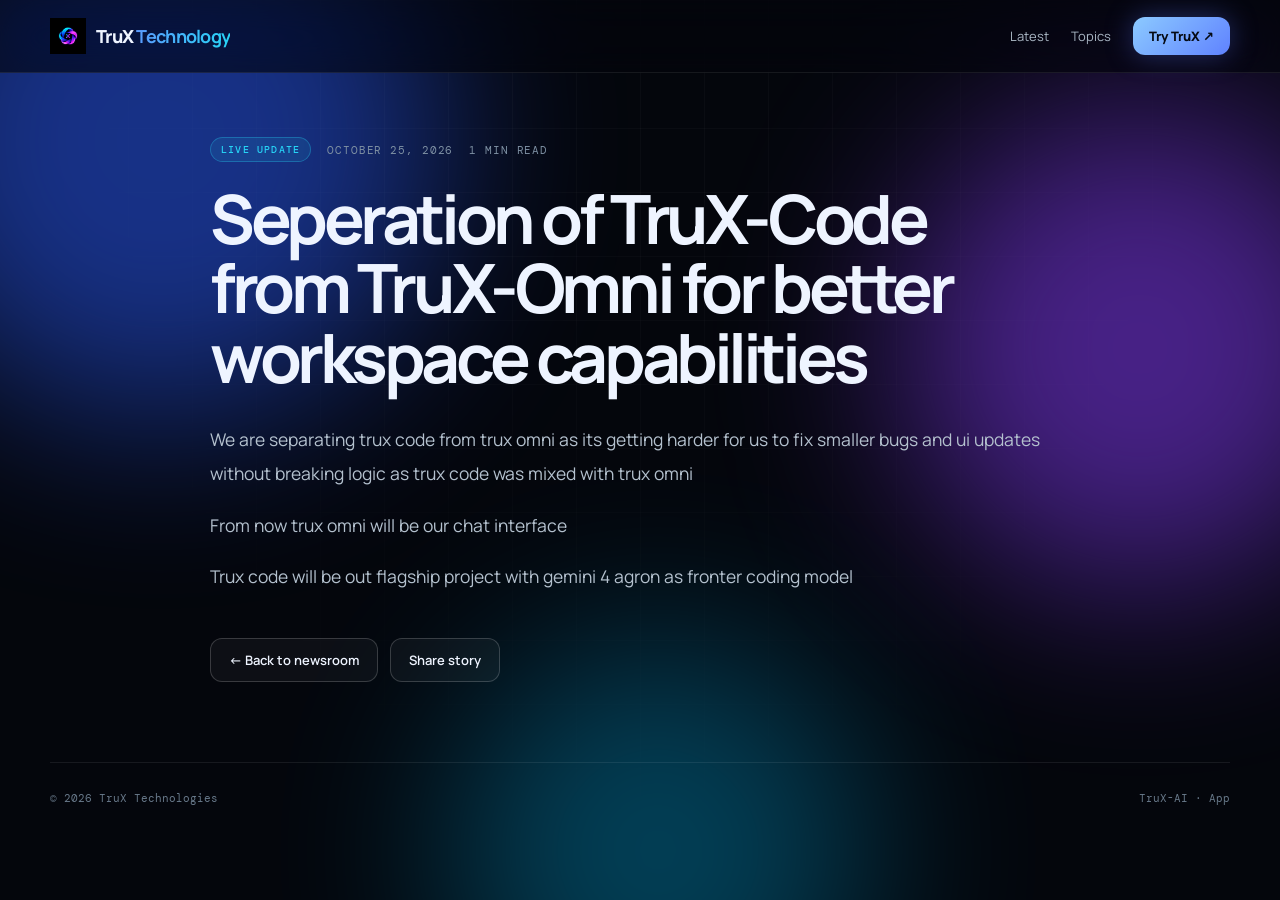
==== news/seperation-trux-code/index.html @ 3321fae8 "publish TruX Technology news" ====
<!doctype html><html lang="en"><head><meta charset="utf-8"><meta name="viewport" content="width=device-width,initial-scale=1"><title>Seperation of TruX-Code from TruX-Omni for better workspace capabilities | TruX Technology</title><meta name="description" content="We are separating trux code from trux omni as its getting harder for us to fix smaller bugs and ui updates without breaking logic as trux code was mixed with trux omni"><meta name="robots" content="index,follow,max-image-preview:large,max-snippet:-1,max-video-preview:-1"><meta name="theme-color" content="#04060c"><link rel="canonical" href="https://technology.trux.website/news/seperation-trux-code/"><link rel="icon" href="/icon-192.png" type="image/png"><meta property="og:type" content="article"><meta property="og:title" content="Seperation of TruX-Code from TruX-Omni for better workspace capabilities"><meta property="og:description" content="We are separating trux code from trux omni as its getting harder for us to fix smaller bugs and ui updates without breaking logic as trux code was mixed with trux omni"><meta property="og:url" content="https://technology.trux.website/news/seperation-trux-code/"><meta property="og:image" content="https://technology.trux.website/icon-192.png"><link rel="preconnect" href="https://fonts.googleapis.com"><link rel="preconnect" href="https://fonts.gstatic.com" crossorigin><link rel="stylesheet" href="https://fonts.googleapis.com/css2?family=Manrope:wght@400;600;800&family=DM+Mono:wght@400;500&display=swap"><link rel="stylesheet" href="/styles.css"><script type="application/ld+json">{"@context":"https://schema.org","@type":"NewsArticle","headline":"Seperation of TruX-Code from TruX-Omni for better workspace capabilities","description":"We are separating trux code from trux omni as its getting harder for us to fix smaller bugs and ui updates without breaking logic as trux code was mixed with trux omni","datePublished":"2026-10-25T09:14:19Z","dateModified":"2026-10-25T09:15:43Z","image":"https://technology.trux.website/icon-192.png","author":{"@type":"Organization","name":"TruX Technologies"},"publisher":{"@type":"Organization","name":"TruX Technology","logo":{"@type":"ImageObject","url":"https://technology.trux.website/icon-192.png"}},"mainEntityOfPage":"https://technology.trux.website/news/seperation-trux-code/"}</script></head><body><div class="progress"></div><div class="aurora"><i></i><i></i><i></i></div><header><div class="wrap nav"><a class="brand" href="/"><img src="/icon-192.png" alt="TruX logo"><span>TruX <b>Technology</b></span></a><nav><a href="/#latest">Latest</a><a href="/#topics">Topics</a><a class="try" href="https://chat.trux.website/">Try TruX ↗</a></nav></div></header><main class="wrap article"><div class="a-meta rv"><span class="tag live-tag">Live Update</span><span>October 25, 2026</span><span>1 min read</span></div><h1 class="a-title rv">Seperation of TruX-Code from TruX-Omni for better workspace capabilities</h1><div class="prose rv"><p>We are separating trux code from trux omni as its getting harder for us to fix smaller bugs and ui updates without breaking logic as trux code was mixed with trux omni </p><p>From now trux omni will be our chat interface </p><p>Trux code will be out flagship project with gemini 4 agron as fronter coding model</p></div><div class="a-actions rv"><a class="outline" href="/">← Back to newsroom</a><button class="outline" id="share" type="button" data-url="https://technology.trux.website/news/seperation-trux-code/" data-title="Seperation of TruX-Code from TruX-Omni for better workspace capabilities">Share story</button></div></main><footer class="wrap foot"><span>© 2026 TruX Technologies</span><span><a href="https://trux.website/">TruX-AI</a> · <a href="https://chat.trux.website/">App</a></span></footer><script src="/app.js" defer></script></body></html>
---- styles.css ----
@property --a{syntax:"<angle>";inherits:false;initial-value:0deg}
:root{--bg:#04060c;--panel:rgba(14,19,32,.7);--line:rgba(255,255,255,.08);--line2:rgba(255,255,255,.18);--text:#eef4ff;--muted:#8fa0b5;--blue:#5b9bff;--cyan:#27d3f5;--violet:#a66bff;--pink:#ff4f9a;--live:#ff3b5c;--green:#47f0a4;--ease:cubic-bezier(.2,.8,.2,1)}
*{box-sizing:border-box}
html{scroll-behavior:smooth}
body{margin:0;color:var(--text);font-family:Manrope,system-ui,-apple-system,"Segoe UI",sans-serif;background:var(--bg);overflow-x:hidden;-webkit-font-smoothing:antialiased}
a{color:inherit}
::selection{background:rgba(91,155,255,.4)}
.wrap{width:min(1180px,calc(100% - 36px));margin:auto}

/* background */
.aurora{position:fixed;inset:0;z-index:-1;overflow:hidden;background:var(--bg)}
.aurora::after{content:"";position:absolute;inset:0;background-image:linear-gradient(var(--line) 1px,transparent 1px),linear-gradient(90deg,var(--line) 1px,transparent 1px);background-size:64px 64px;opacity:.35;-webkit-mask-image:radial-gradient(ellipse at 50% 0,#000 10%,transparent 70%);mask-image:radial-gradient(ellipse at 50% 0,#000 10%,transparent 70%)}
.aurora i{position:absolute;border-radius:50%;filter:blur(90px);opacity:.5;animation:drift 22s ease-in-out infinite alternate}
.aurora i:nth-child(1){width:560px;height:560px;left:-120px;top:-140px;background:#2b5cff}
.aurora i:nth-child(2){width:480px;height:480px;right:-100px;top:12%;background:#8a3dff;animation-delay:-7s;animation-duration:26s}
.aurora i:nth-child(3){width:420px;height:420px;left:35%;bottom:-160px;background:#00c2ff;opacity:.3;animation-delay:-13s}
@keyframes drift{to{transform:translate3d(90px,70px,0) scale(1.15)}}

/* breaking ticker */
.ticker{display:flex;align-items:stretch;border-bottom:1px solid var(--line);background:rgba(255,59,92,.07);font:500 11px "DM Mono",monospace;letter-spacing:.08em;text-transform:uppercase}
.ticker-label{display:flex;align-items:center;gap:8px;padding:10px 16px;background:var(--live);color:#fff;font-weight:500;white-space:nowrap}
.ticker-label i{width:7px;height:7px;border-radius:50%;background:#fff;animation:pulse 1.2s infinite}
.ticker-track{flex:1;overflow:hidden;display:flex;align-items:center;-webkit-mask-image:linear-gradient(90deg,transparent,#000 4%,#000 96%,transparent);mask-image:linear-gradient(90deg,transparent,#000 4%,#000 96%,transparent)}
.ticker-inner{display:inline-flex;white-space:nowrap;animation:marquee 45s linear infinite}
.ticker-track:hover .ticker-inner{animation-play-state:paused}
.ticker-inner a{padding:0 26px;text-decoration:none;color:#c9d6e6;position:relative}
.ticker-inner a::after{content:"◆";position:absolute;right:-6px;color:var(--live);font-size:8px;top:50%;transform:translateY(-50%)}
.ticker-inner a:hover{color:#fff}
.ticker-clock{display:flex;align-items:center;padding:0 16px;color:#8fa0b5;border-left:1px solid var(--line)}
@keyframes marquee{to{transform:translateX(-50%)}}
@keyframes pulse{0%,100%{opacity:1;box-shadow:0 0 0 0 rgba(255,255,255,.6)}50%{opacity:.5;box-shadow:0 0 0 6px rgba(255,255,255,0)}}

/* header */
header{position:sticky;top:0;z-index:20;background:rgba(4,6,12,.66);backdrop-filter:blur(20px) saturate(1.4);-webkit-backdrop-filter:blur(20px) saturate(1.4);border-bottom:1px solid var(--line)}
.nav{height:72px;display:flex;align-items:center;justify-content:space-between}
.brand{display:flex;align-items:center;gap:10px;text-decoration:none;font-weight:800;letter-spacing:-.04em;font-size:18px}
.brand img{width:36px;height:36px;object-fit:contain;transition:transform .6s var(--ease)}
.brand:hover img{transform:rotate(360deg) scale(1.1)}
.brand b{background:linear-gradient(90deg,var(--blue),var(--cyan));-webkit-background-clip:text;background-clip:text;color:transparent}
nav{display:flex;gap:22px;align-items:center}
nav a{font-size:13px;color:#aab7c4;text-decoration:none;position:relative;transition:color .25s}
nav a:not(.try)::after{content:"";position:absolute;left:0;bottom:-6px;height:2px;width:0;background:linear-gradient(90deg,var(--cyan),var(--violet));transition:width .3s var(--ease)}
nav a:not(.try):hover{color:#fff}
nav a:not(.try):hover::after{width:100%}

/* buttons */
.try{display:inline-flex!important;align-items:center;gap:6px;padding:10px 16px;border-radius:12px;background:linear-gradient(135deg,#8ccaff,#5b7bff 55%,#a66bff);background-size:200% 200%;color:#050a14!important;font-weight:800;text-decoration:none;box-shadow:0 0 28px rgba(91,123,255,.35);transition:transform .25s var(--ease),box-shadow .25s,background-position .6s;border:0;cursor:pointer;font-family:inherit;font-size:13px}
.try:hover{transform:translateY(-2px) scale(1.03);box-shadow:0 8px 40px rgba(91,123,255,.55);background-position:100% 0}
.big{padding:13px 20px;font-size:14px}
.outline{display:inline-flex;align-items:center;padding:12px 18px;border:1px solid var(--line2);border-radius:12px;text-decoration:none;background:rgba(255,255,255,.04);color:var(--text);font:600 13px Manrope,sans-serif;cursor:pointer;transition:all .25s var(--ease)}
.outline:hover{background:rgba(255,255,255,.09);border-color:rgba(124,190,255,.6);transform:translateY(-2px)}

/* hero */
.hero{display:grid;grid-template-columns:1.25fr .75fr;gap:64px;align-items:center;padding:96px 0 70px}
.hero small,.heading small,.publish small,.more small{font:500 10px "DM Mono",monospace;letter-spacing:.2em;color:var(--cyan)}
.hero h1{font-size:clamp(46px,7vw,90px);line-height:.96;letter-spacing:-.075em;margin:16px 0 20px}
.hero em,.grad{font-style:normal;background:linear-gradient(90deg,#5b9bff,#27d3f5,#a66bff,#ff4f9a,#5b9bff);background-size:300% 100%;-webkit-background-clip:text;background-clip:text;color:transparent;animation:flow 7s linear infinite}
@keyframes flow{to{background-position:300% 0}}
.hero p{max-width:640px;font-size:17px;line-height:1.8;color:#a6b4c1}
.actions{display:flex;gap:12px;margin-top:28px;flex-wrap:wrap}
.panel{padding:20px;border:1px solid var(--line);border-radius:22px;background:var(--panel);backdrop-filter:blur(14px);box-shadow:0 30px 80px rgba(0,0,0,.45);position:relative;overflow:hidden}
.panel::before{content:"";position:absolute;left:0;right:0;top:-40%;height:40%;background:linear-gradient(to bottom,transparent,rgba(39,211,245,.09),transparent);animation:scan 5s linear infinite;pointer-events:none}
@keyframes scan{to{top:120%}}
.panel-head{display:flex;justify-content:space-between;align-items:center;color:#72879a;font:10px "DM Mono",monospace;letter-spacing:.14em;padding-bottom:13px;border-bottom:1px solid var(--line)}
.panel-head i{width:8px;height:8px;border-radius:50%;background:var(--green);box-shadow:0 0 16px var(--green);animation:pulse 1.6s infinite}
.panel>div:not(.panel-head){display:flex;justify-content:space-between;gap:14px;padding:16px 0;border-bottom:1px solid var(--line);font-size:13px;transition:padding .3s var(--ease)}
.panel>div:not(.panel-head):hover{padding-left:8px}
.panel>div:last-child{border:0}
.panel span{color:#7f93a6;text-align:right}
.panel .num{font:500 22px "DM Mono",monospace;color:#fff}

/* sections */
.section{padding:64px 0}
.heading{max-width:700px;margin-bottom:28px}
.heading h2,.publish h2{font-size:clamp(32px,4.5vw,56px);line-height:1.02;letter-spacing:-.06em;margin:12px 0}
.heading p,.publish p{color:var(--muted);line-height:1.75}

/* toolbar */
.toolbar{display:flex;gap:14px;align-items:center;justify-content:space-between;flex-wrap:wrap;margin-bottom:22px}
.chips{display:flex;gap:8px;flex-wrap:wrap}
.chip{padding:8px 14px;border-radius:999px;border:1px solid var(--line2);background:rgba(255,255,255,.03);color:#b4c2d1;font:500 11px "DM Mono",monospace;letter-spacing:.08em;text-transform:uppercase;cursor:pointer;transition:all .25s var(--ease)}
.chip:hover{color:#fff;border-color:rgba(124,190,255,.6)}
.chip.on{background:linear-gradient(135deg,rgba(91,155,255,.3),rgba(166,107,255,.3));border-color:rgba(124,190,255,.7);color:#fff}
.search{background:rgba(255,255,255,.04);border:1px solid var(--line2);border-radius:12px;padding:11px 14px;color:var(--text);font:13px Manrope,sans-serif;min-width:230px;outline:0;transition:all .25s}
.search:focus{border-color:var(--cyan);box-shadow:0 0 0 4px rgba(39,211,245,.12)}

/* lead story */
.lead{position:relative;display:grid;grid-template-columns:1.1fr .9fr;gap:0;border-radius:24px;margin-bottom:18px;background:rgba(9,13,21,.85);overflow:hidden;isolation:isolate}
.lead::before{content:"";position:absolute;inset:0;border-radius:inherit;padding:1.5px;background:conic-gradient(from var(--a),#5b9bff,#27d3f5,#a66bff,#ff4f9a,#5b9bff);-webkit-mask:linear-gradient(#000 0 0) content-box,linear-gradient(#000 0 0);-webkit-mask-composite:xor;mask-composite:exclude;animation:spin 6s linear infinite;z-index:2;pointer-events:none}
@keyframes spin{to{--a:360deg}}
.lead-body{padding:38px;display:flex;flex-direction:column;position:relative;z-index:1}
.lead h3{font-size:clamp(28px,3.6vw,44px);line-height:1.05;letter-spacing:-.05em;margin:18px 0 14px}
.lead p{color:#a9b7c5;line-height:1.75;margin:0}
.lead-art{position:relative;min-height:280px;background:radial-gradient(circle at 30% 30%,rgba(91,155,255,.5),transparent 55%),radial-gradient(circle at 75% 70%,rgba(166,107,255,.5),transparent 55%),#080c16;background-size:cover;background-position:center;overflow:hidden}
.lead-art::after{content:"";position:absolute;inset:0;background:linear-gradient(90deg,rgba(9,13,21,.9),transparent 45%)}
.lead-art b{position:absolute;right:22px;bottom:10px;font-size:130px;font-weight:800;letter-spacing:-.08em;color:rgba(255,255,255,.07);line-height:1}
.badge-new{display:inline-flex;align-items:center;gap:7px;color:var(--live);font:500 10px "DM Mono",monospace;letter-spacing:.16em}
.badge-new i{width:7px;height:7px;border-radius:50%;background:var(--live);animation:pulse 1.2s infinite}

/* cards */
.feed{display:grid;grid-template-columns:repeat(3,1fr);gap:16px}
.card,.topics article,.publish{border:1px solid var(--line);background:rgba(9,13,21,.8);border-radius:20px;position:relative;overflow:hidden}
.card,.topics article,.lead{--mx:50%;--my:50%}
.card::before,.topics article::before,.lead-body::before{content:"";position:absolute;inset:0;background:radial-gradient(420px circle at var(--mx) var(--my),rgba(91,155,255,.16),transparent 45%);opacity:0;transition:opacity .35s;pointer-events:none}
.card:hover::before,.topics article:hover::before,.lead:hover .lead-body::before{opacity:1}
.card{padding:24px;min-height:270px;display:flex;flex-direction:column;transition:transform .4s var(--ease),border-color .3s,box-shadow .4s}
.card:hover{transform:translateY(-6px);border-color:rgba(124,190,255,.4);box-shadow:0 24px 60px rgba(0,0,0,.5),0 0 40px rgba(91,155,255,.08)}
.card .thumb{margin:-24px -24px 18px;height:140px;background-size:cover;background-position:center;border-bottom:1px solid var(--line)}
.meta{display:flex;justify-content:space-between;gap:10px;color:#758697;font:10px "DM Mono",monospace;text-transform:uppercase;letter-spacing:.06em}
.tag{color:var(--cyan);font:500 10px "DM Mono",monospace;letter-spacing:.12em;text-transform:uppercase}
.live-tag{padding:5px 10px;border-radius:999px;background:rgba(39,211,245,.1);border:1px solid rgba(39,211,245,.3)}
.card h3{font-size:21px;line-height:1.15;letter-spacing:-.03em;margin:18px 0 11px}
.card p{font-size:13px;line-height:1.7;color:#99a7b5;margin:0}
.read{margin-top:auto;padding-top:18px;color:#7ebcff;text-decoration:none;font-size:12px;font-weight:800;transition:letter-spacing .3s var(--ease),color .2s}
.read:hover{letter-spacing:.06em;color:#fff}
.stretch::after{content:"";position:absolute;inset:0;z-index:3}

.empty{grid-column:1/-1;padding:44px;text-align:center;border:1px dashed var(--line2);border-radius:20px;color:var(--muted)}
.empty b{display:block;color:#fff;font-size:18px;margin-bottom:8px}
.skel{min-height:240px;border-radius:20px;border:1px solid var(--line);background:linear-gradient(100deg,rgba(255,255,255,.02) 30%,rgba(255,255,255,.08) 50%,rgba(255,255,255,.02) 70%);background-size:300% 100%;animation:shimmer 1.4s linear infinite}
@keyframes shimmer{to{background-position:-300% 0}}

/* topics */
.topics{display:grid;grid-template-columns:repeat(4,1fr);gap:14px}
.topics article{padding:24px;transition:transform .4s var(--ease),border-color .3s}
.topics article:hover{transform:translateY(-5px);border-color:rgba(124,190,255,.4)}
.topics article>b{color:#5e7488;font:11px "DM Mono",monospace}
.topics h3{margin:14px 0 8px}
.topics p{color:#8e9baa;line-height:1.65;font-size:13px}

.publish{display:flex;justify-content:space-between;gap:28px;align-items:center;padding:42px;margin-bottom:75px;background:linear-gradient(135deg,rgba(91,155,255,.12),rgba(166,107,255,.1)),rgba(9,13,21,.85)}
.foot{display:flex;justify-content:space-between;gap:20px;border-top:1px solid var(--line);padding:28px 0 36px;color:#68798a;font:11px "DM Mono",monospace}
.foot a{color:inherit;text-decoration:none}.foot a:hover{color:#fff}

/* scroll reveal */
.rv{opacity:0;transform:translateY(28px);transition:opacity .8s var(--ease),transform .8s var(--ease);transition-delay:var(--d,0s)}
.rv.in{opacity:1;transform:none}

/* article page */
.progress{position:fixed;top:0;left:0;height:3px;width:0;background:linear-gradient(90deg,var(--cyan),var(--violet),var(--pink));z-index:50;box-shadow:0 0 14px var(--violet)}
.article{max-width:860px;padding:64px 0 80px}
.a-meta{display:flex;gap:16px;align-items:center;flex-wrap:wrap;color:#7e90a3;font:11px "DM Mono",monospace;text-transform:uppercase;letter-spacing:.08em}
.a-title{font-size:clamp(36px,6.4vw,68px);line-height:1.02;letter-spacing:-.065em;margin:22px 0 30px}
.cover{width:100%;border-radius:20px;border:1px solid var(--line);margin:0 0 30px}
.prose{color:#b4c1ce;line-height:1.95;font-size:17.5px}
.prose h2,.prose h3,.prose h4{color:#fff;letter-spacing:-.03em;margin:38px 0 10px;line-height:1.2}
.prose strong{color:#fff}
.prose a{color:var(--blue);text-underline-offset:3px}
.prose code{font:14px "DM Mono",monospace;background:rgba(255,255,255,.07);padding:2px 7px;border-radius:6px}
.prose pre{background:#080c16;border:1px solid var(--line);border-radius:14px;padding:18px;overflow:auto}
.prose pre code{background:none;padding:0}
.prose blockquote{margin:24px 0;padding:6px 0 6px 20px;border-left:3px solid var(--violet);color:#d3deea}
.prose img{max-width:100%;border-radius:14px}
.prose ul{padding-left:22px}
.a-actions{display:flex;gap:12px;margin-top:44px;flex-wrap:wrap}
.more{margin-top:70px}
.more .topics{margin-top:18px;grid-template-columns:repeat(3,1fr)}
.more .topics article{display:flex;flex-direction:column}

@media(max-width:900px){nav a:not(.try){display:none}.hero{grid-template-columns:1fr;gap:34px;padding-top:64px}.feed,.more .topics{grid-template-columns:1fr 1fr}.topics{grid-template-columns:1fr 1fr}.lead{grid-template-columns:1fr}.lead-art{min-height:170px;order:-1}.publish{flex-direction:column;align-items:flex-start}.ticker-clock{display:none}}
@media(max-width:560px){.feed,.topics,.more .topics{grid-template-columns:1fr}.hero h1{font-size:46px}.foot{flex-direction:column}.lead-body{padding:26px}.search{width:100%}}
@media(prefers-reduced-motion:reduce){*,*::before,*::after{animation:none!important;transition:none!important;scroll-behavior:auto!important}.rv{opacity:1;transform:none}}
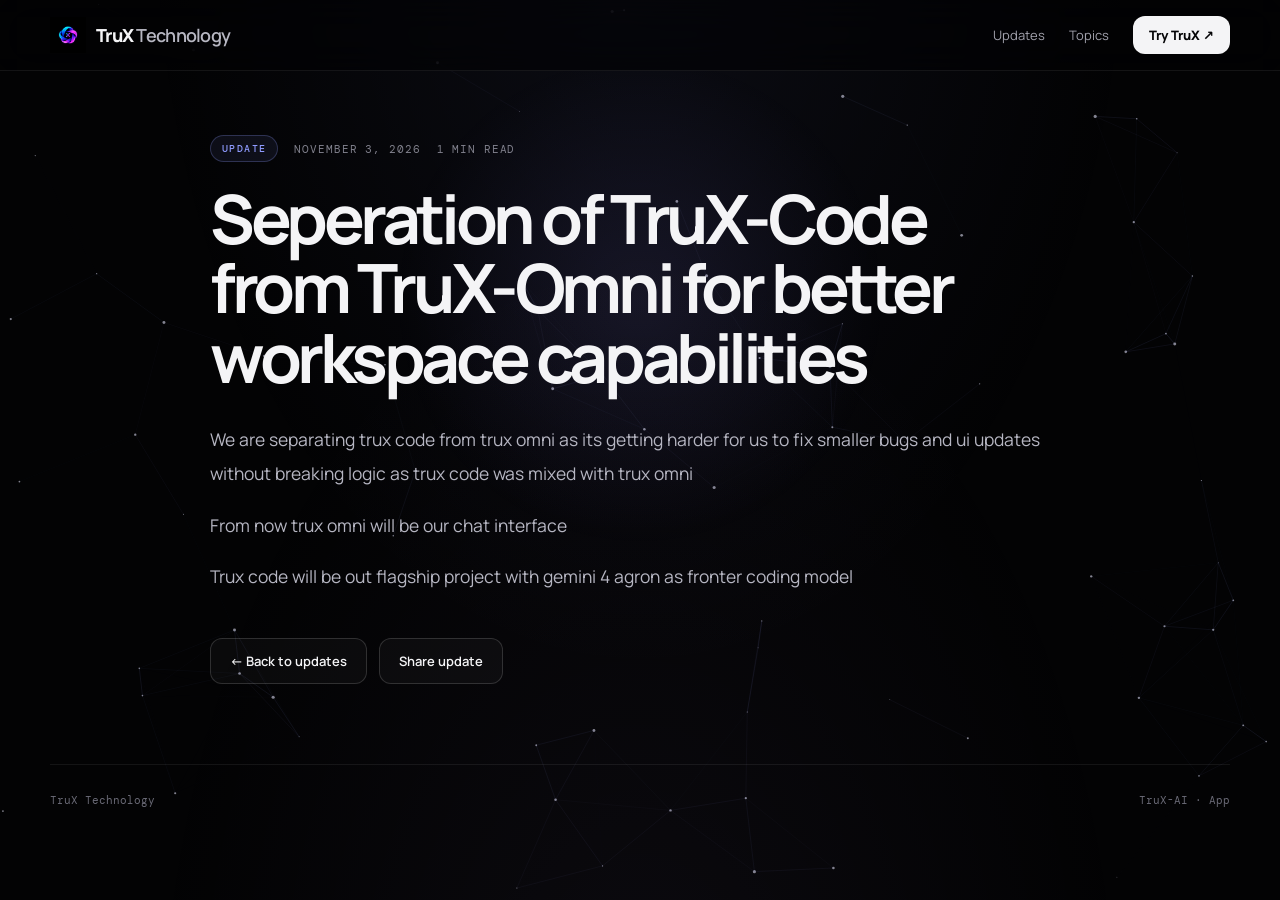
==== commit 2db95529: "publish TruX Technology news" ====
--- a/news/seperation-trux-code/index.html
+++ b/news/seperation-trux-code/index.html
@@ -1 +1 @@
-<!doctype html><html lang="en"><head><meta charset="utf-8"><meta name="viewport" content="width=device-width,initial-scale=1"><title>Seperation of TruX-Code from TruX-Omni for better workspace capabilities | TruX Technology</title><meta name="description" content="We are separating trux code from trux omni as its getting harder for us to fix smaller bugs and ui updates without breaking logic as trux code was mixed with trux omni"><meta name="robots" content="index,follow,max-image-preview:large,max-snippet:-1,max-video-preview:-1"><meta name="theme-color" content="#04060c"><link rel="canonical" href="https://technology.trux.website/news/seperation-trux-code/"><link rel="icon" href="/icon-192.png" type="image/png"><meta property="og:type" content="article"><meta property="og:title" content="Seperation of TruX-Code from TruX-Omni for better workspace capabilities"><meta property="og:description" content="We are separating trux code from trux omni as its getting harder for us to fix smaller bugs and ui updates without breaking logic as trux code was mixed with trux omni"><meta property="og:url" content="https://technology.trux.website/news/seperation-trux-code/"><meta property="og:image" content="https://technology.trux.website/icon-192.png"><link rel="preconnect" href="https://fonts.googleapis.com"><link rel="preconnect" href="https://fonts.gstatic.com" crossorigin><link rel="stylesheet" href="https://fonts.googleapis.com/css2?family=Manrope:wght@400;600;800&family=DM+Mono:wght@400;500&display=swap"><link rel="stylesheet" href="/styles.css"><script type="application/ld+json">{"@context":"https://schema.org","@type":"NewsArticle","headline":"Seperation of TruX-Code from TruX-Omni for better workspace capabilities","description":"We are separating trux code from trux omni as its getting harder for us to fix smaller bugs and ui updates without breaking logic as trux code was mixed with trux omni","datePublished":"2026-10-25T09:14:19Z","dateModified":"2026-10-25T09:15:43Z","image":"https://technology.trux.website/icon-192.png","author":{"@type":"Organization","name":"TruX Technologies"},"publisher":{"@type":"Organization","name":"TruX Technology","logo":{"@type":"ImageObject","url":"https://technology.trux.website/icon-192.png"}},"mainEntityOfPage":"https://technology.trux.website/news/seperation-trux-code/"}</script></head><body><div class="progress"></div><div class="aurora"><i></i><i></i><i></i></div><header><div class="wrap nav"><a class="brand" href="/"><img src="/icon-192.png" alt="TruX logo"><span>TruX <b>Technology</b></span></a><nav><a href="/#latest">Latest</a><a href="/#topics">Topics</a><a class="try" href="https://chat.trux.website/">Try TruX ↗</a></nav></div></header><main class="wrap article"><div class="a-meta rv"><span class="tag live-tag">Live Update</span><span>October 25, 2026</span><span>1 min read</span></div><h1 class="a-title rv">Seperation of TruX-Code from TruX-Omni for better workspace capabilities</h1><div class="prose rv"><p>We are separating trux code from trux omni as its getting harder for us to fix smaller bugs and ui updates without breaking logic as trux code was mixed with trux omni </p><p>From now trux omni will be our chat interface </p><p>Trux code will be out flagship project with gemini 4 agron as fronter coding model</p></div><div class="a-actions rv"><a class="outline" href="/">← Back to newsroom</a><button class="outline" id="share" type="button" data-url="https://technology.trux.website/news/seperation-trux-code/" data-title="Seperation of TruX-Code from TruX-Omni for better workspace capabilities">Share story</button></div></main><footer class="wrap foot"><span>© 2026 TruX Technologies</span><span><a href="https://trux.website/">TruX-AI</a> · <a href="https://chat.trux.website/">App</a></span></footer><script src="/app.js" defer></script></body></html>+<!doctype html><html lang="en"><head><meta charset="utf-8"><meta name="viewport" content="width=device-width,initial-scale=1"><title>Seperation of TruX-Code from TruX-Omni for better workspace capabilities | TruX Technology</title><meta name="description" content="We are separating trux code from trux omni as its getting harder for us to fix smaller bugs and ui updates without breaking logic as trux code was mixed with trux omni"><meta name="robots" content="index,follow,max-image-preview:large,max-snippet:-1,max-video-preview:-1"><meta name="theme-color" content="#030304"><link rel="canonical" href="https://technology.trux.website/news/seperation-trux-code/"><link rel="icon" href="/icon-192.png" type="image/png"><meta property="og:type" content="article"><meta property="og:title" content="Seperation of TruX-Code from TruX-Omni for better workspace capabilities"><meta property="og:description" content="We are separating trux code from trux omni as its getting harder for us to fix smaller bugs and ui updates without breaking logic as trux code was mixed with trux omni"><meta property="og:url" content="https://technology.trux.website/news/seperation-trux-code/"><meta property="og:image" content="https://technology.trux.website/icon-192.png"><link rel="preconnect" href="https://fonts.googleapis.com"><link rel="preconnect" href="https://fonts.gstatic.com" crossorigin><link rel="stylesheet" href="https://fonts.googleapis.com/css2?family=Manrope:wght@400;600;800&family=DM+Mono:wght@400;500&display=swap"><link rel="stylesheet" href="/styles.css"><script type="application/ld+json">{"@context":"https://schema.org","@type":"NewsArticle","headline":"Seperation of TruX-Code from TruX-Omni for better workspace capabilities","description":"We are separating trux code from trux omni as its getting harder for us to fix smaller bugs and ui updates without breaking logic as trux code was mixed with trux omni","datePublished":"2026-11-03T11:07:41Z","dateModified":"2026-11-03T11:07:41Z","image":"https://technology.trux.website/icon-192.png","author":{"@type":"Organization","name":"TruX Technologies"},"publisher":{"@type":"Organization","name":"TruX Technology","logo":{"@type":"ImageObject","url":"https://technology.trux.website/icon-192.png"}},"mainEntityOfPage":"https://technology.trux.website/news/seperation-trux-code/"}</script></head><body><div class="progress"></div><header><div class="wrap nav"><a class="brand" href="/"><img src="/icon-192.png" alt="TruX logo"><span>TruX <b>Technology</b></span></a><nav><a href="/#latest">Updates</a><a href="/#topics">Topics</a><a class="try" href="https://chat.trux.website/">Try TruX ↗</a></nav></div></header><main class="wrap article"><div class="a-meta rv"><span class="tag cat-tag">Update</span><span>November 3, 2026</span><span>1 min read</span></div><h1 class="a-title rv">Seperation of TruX-Code from TruX-Omni for better workspace capabilities</h1><div class="prose rv"><p>We are separating trux code from trux omni as its getting harder for us to fix smaller bugs and ui updates without breaking logic as trux code was mixed with trux omni</p><p>From now trux omni will be our chat interface</p><p>Trux code will be out flagship project with gemini 4 agron as fronter coding model</p></div><div class="a-actions rv"><a class="outline" href="/">← Back to updates</a><button class="outline" id="share" type="button" data-url="https://technology.trux.website/news/seperation-trux-code/" data-title="Seperation of TruX-Code from TruX-Omni for better workspace capabilities">Share update</button></div></main><footer class="wrap foot"><span>TruX Technology</span><span><a href="https://trux.website/">TruX-AI</a> · <a href="https://chat.trux.website/">App</a></span></footer><script src="/app.js" defer></script></body></html>
--- a/styles.css
+++ b/styles.css
@@ -1,155 +1,163 @@
 @property --a{syntax:"<angle>";inherits:false;initial-value:0deg}
-:root{--bg:#04060c;--panel:rgba(14,19,32,.7);--line:rgba(255,255,255,.08);--line2:rgba(255,255,255,.18);--text:#eef4ff;--muted:#8fa0b5;--blue:#5b9bff;--cyan:#27d3f5;--violet:#a66bff;--pink:#ff4f9a;--live:#ff3b5c;--green:#47f0a4;--ease:cubic-bezier(.2,.8,.2,1)}
+:root{--bg:#030304;--surface:#0a0a0c;--panel:rgba(14,14,17,.78);--line:rgba(255,255,255,.07);--line2:rgba(255,255,255,.15);--text:#f4f4f6;--muted:#8b8b96;--soft:#b7b7c2;--ac1:#8f9bff;--ac2:#c4a7ff;--ac3:#7be0ff;--ease:cubic-bezier(.2,.8,.2,1)}
 *{box-sizing:border-box}
-html{scroll-behavior:smooth}
-body{margin:0;color:var(--text);font-family:Manrope,system-ui,-apple-system,"Segoe UI",sans-serif;background:var(--bg);overflow-x:hidden;-webkit-font-smoothing:antialiased}
+html{scroll-behavior:smooth;background:var(--bg)}
+body{margin:0;color:var(--text);font-family:Manrope,system-ui,-apple-system,"Segoe UI",sans-serif;background:var(--bg);overflow-x:hidden;-webkit-font-smoothing:antialiased;animation:pagein .9s var(--ease) both}
+@keyframes pagein{from{opacity:0}to{opacity:1}}
 a{color:inherit}
-::selection{background:rgba(91,155,255,.4)}
+::selection{background:rgba(143,155,255,.35)}
 .wrap{width:min(1180px,calc(100% - 36px));margin:auto}
+header,main,footer{position:relative;z-index:1}
 
-/* background */
-.aurora{position:fixed;inset:0;z-index:-1;overflow:hidden;background:var(--bg)}
-.aurora::after{content:"";position:absolute;inset:0;background-image:linear-gradient(var(--line) 1px,transparent 1px),linear-gradient(90deg,var(--line) 1px,transparent 1px);background-size:64px 64px;opacity:.35;-webkit-mask-image:radial-gradient(ellipse at 50% 0,#000 10%,transparent 70%);mask-image:radial-gradient(ellipse at 50% 0,#000 10%,transparent 70%)}
-.aurora i{position:absolute;border-radius:50%;filter:blur(90px);opacity:.5;animation:drift 22s ease-in-out infinite alternate}
-.aurora i:nth-child(1){width:560px;height:560px;left:-120px;top:-140px;background:#2b5cff}
-.aurora i:nth-child(2){width:480px;height:480px;right:-100px;top:12%;background:#8a3dff;animation-delay:-7s;animation-duration:26s}
-.aurora i:nth-child(3){width:420px;height:420px;left:35%;bottom:-160px;background:#00c2ff;opacity:.3;animation-delay:-13s}
-@keyframes drift{to{transform:translate3d(90px,70px,0) scale(1.15)}}
+/* effects layer */
+#fx{position:fixed;inset:0;width:100%;height:100%;z-index:0;pointer-events:none}
+.cursor-glow{position:fixed;left:0;top:0;width:560px;height:560px;margin:-280px 0 0 -280px;border-radius:50%;background:radial-gradient(circle,rgba(150,140,255,.11),transparent 62%);pointer-events:none;z-index:0;will-change:transform}
+.vignette{position:fixed;inset:0;pointer-events:none;z-index:0;background:radial-gradient(ellipse at 50% -10%,rgba(143,155,255,.07),transparent 55%),radial-gradient(ellipse at 50% 120%,rgba(196,167,255,.05),transparent 55%)}
 
-/* breaking ticker */
-.ticker{display:flex;align-items:stretch;border-bottom:1px solid var(--line);background:rgba(255,59,92,.07);font:500 11px "DM Mono",monospace;letter-spacing:.08em;text-transform:uppercase}
-.ticker-label{display:flex;align-items:center;gap:8px;padding:10px 16px;background:var(--live);color:#fff;font-weight:500;white-space:nowrap}
-.ticker-label i{width:7px;height:7px;border-radius:50%;background:#fff;animation:pulse 1.2s infinite}
-.ticker-track{flex:1;overflow:hidden;display:flex;align-items:center;-webkit-mask-image:linear-gradient(90deg,transparent,#000 4%,#000 96%,transparent);mask-image:linear-gradient(90deg,transparent,#000 4%,#000 96%,transparent)}
-.ticker-inner{display:inline-flex;white-space:nowrap;animation:marquee 45s linear infinite}
-.ticker-track:hover .ticker-inner{animation-play-state:paused}
-.ticker-inner a{padding:0 26px;text-decoration:none;color:#c9d6e6;position:relative}
-.ticker-inner a::after{content:"◆";position:absolute;right:-6px;color:var(--live);font-size:8px;top:50%;transform:translateY(-50%)}
-.ticker-inner a:hover{color:#fff}
-.ticker-clock{display:flex;align-items:center;padding:0 16px;color:#8fa0b5;border-left:1px solid var(--line)}
-@keyframes marquee{to{transform:translateX(-50%)}}
-@keyframes pulse{0%,100%{opacity:1;box-shadow:0 0 0 0 rgba(255,255,255,.6)}50%{opacity:.5;box-shadow:0 0 0 6px rgba(255,255,255,0)}}
+/* scroll bar */
+.progress{position:fixed;top:0;left:0;height:2px;width:0;background:linear-gradient(90deg,var(--ac3),var(--ac1),var(--ac2));z-index:60;box-shadow:0 0 12px var(--ac1)}
 
 /* header */
-header{position:sticky;top:0;z-index:20;background:rgba(4,6,12,.66);backdrop-filter:blur(20px) saturate(1.4);-webkit-backdrop-filter:blur(20px) saturate(1.4);border-bottom:1px solid var(--line)}
-.nav{height:72px;display:flex;align-items:center;justify-content:space-between}
+header{position:sticky;top:0;z-index:30;background:rgba(3,3,4,.62);backdrop-filter:blur(18px) saturate(1.3);-webkit-backdrop-filter:blur(18px) saturate(1.3);border-bottom:1px solid var(--line);animation:drop .8s var(--ease) both}
+@keyframes drop{from{transform:translateY(-100%);opacity:0}to{transform:none;opacity:1}}
+.nav{height:70px;display:flex;align-items:center;justify-content:space-between}
 .brand{display:flex;align-items:center;gap:10px;text-decoration:none;font-weight:800;letter-spacing:-.04em;font-size:18px}
-.brand img{width:36px;height:36px;object-fit:contain;transition:transform .6s var(--ease)}
+.brand img{width:36px;height:36px;object-fit:contain;transition:transform .7s var(--ease)}
 .brand:hover img{transform:rotate(360deg) scale(1.1)}
-.brand b{background:linear-gradient(90deg,var(--blue),var(--cyan));-webkit-background-clip:text;background-clip:text;color:transparent}
-nav{display:flex;gap:22px;align-items:center}
-nav a{font-size:13px;color:#aab7c4;text-decoration:none;position:relative;transition:color .25s}
-nav a:not(.try)::after{content:"";position:absolute;left:0;bottom:-6px;height:2px;width:0;background:linear-gradient(90deg,var(--cyan),var(--violet));transition:width .3s var(--ease)}
+.brand b{color:var(--soft);font-weight:600}
+nav{display:flex;gap:24px;align-items:center}
+nav a{font-size:13px;color:#a2a2ad;text-decoration:none;position:relative;transition:color .25s}
+nav a:not(.try)::after{content:"";position:absolute;left:0;bottom:-7px;height:1px;width:100%;background:#fff;transform:scaleX(0);transform-origin:right;transition:transform .4s var(--ease)}
 nav a:not(.try):hover{color:#fff}
-nav a:not(.try):hover::after{width:100%}
+nav a:not(.try):hover::after{transform:scaleX(1);transform-origin:left}
 
-/* buttons */
-.try{display:inline-flex!important;align-items:center;gap:6px;padding:10px 16px;border-radius:12px;background:linear-gradient(135deg,#8ccaff,#5b7bff 55%,#a66bff);background-size:200% 200%;color:#050a14!important;font-weight:800;text-decoration:none;box-shadow:0 0 28px rgba(91,123,255,.35);transition:transform .25s var(--ease),box-shadow .25s,background-position .6s;border:0;cursor:pointer;font-family:inherit;font-size:13px}
-.try:hover{transform:translateY(-2px) scale(1.03);box-shadow:0 8px 40px rgba(91,123,255,.55);background-position:100% 0}
-.big{padding:13px 20px;font-size:14px}
-.outline{display:inline-flex;align-items:center;padding:12px 18px;border:1px solid var(--line2);border-radius:12px;text-decoration:none;background:rgba(255,255,255,.04);color:var(--text);font:600 13px Manrope,sans-serif;cursor:pointer;transition:all .25s var(--ease)}
-.outline:hover{background:rgba(255,255,255,.09);border-color:rgba(124,190,255,.6);transform:translateY(-2px)}
+/* buttons (magnetic via translate vars) */
+.try,.outline{translate:var(--tx,0px) var(--ty,0px);transition:translate .25s var(--ease),scale .3s var(--ease),background .3s,border-color .3s,box-shadow .35s;will-change:translate}
+.try{position:relative;overflow:hidden;display:inline-flex!important;align-items:center;gap:6px;padding:10px 16px;border-radius:12px;background:#f4f4f6;color:#050507!important;font-weight:800;text-decoration:none;border:0;cursor:pointer;font-family:inherit;font-size:13px;box-shadow:0 0 0 rgba(143,155,255,0)}
+.try::before{content:"";position:absolute;inset:0;background:linear-gradient(110deg,transparent 30%,rgba(143,155,255,.55) 50%,transparent 70%);transform:translateX(-120%);transition:transform .8s var(--ease)}
+.try:hover{scale:1.05;box-shadow:0 10px 40px rgba(143,155,255,.35)}
+.try:hover::before{transform:translateX(120%)}
+.big{padding:14px 22px;font-size:14px}
+.outline{display:inline-flex;align-items:center;padding:13px 19px;border:1px solid var(--line2);border-radius:12px;text-decoration:none;background:rgba(255,255,255,.03);color:var(--text);font:600 13px Manrope,sans-serif;cursor:pointer}
+.outline:hover{background:rgba(255,255,255,.08);border-color:rgba(255,255,255,.4);scale:1.04}
 
 /* hero */
-.hero{display:grid;grid-template-columns:1.25fr .75fr;gap:64px;align-items:center;padding:96px 0 70px}
-.hero small,.heading small,.publish small,.more small{font:500 10px "DM Mono",monospace;letter-spacing:.2em;color:var(--cyan)}
-.hero h1{font-size:clamp(46px,7vw,90px);line-height:.96;letter-spacing:-.075em;margin:16px 0 20px}
-.hero em,.grad{font-style:normal;background:linear-gradient(90deg,#5b9bff,#27d3f5,#a66bff,#ff4f9a,#5b9bff);background-size:300% 100%;-webkit-background-clip:text;background-clip:text;color:transparent;animation:flow 7s linear infinite}
+.hero{display:grid;grid-template-columns:1.25fr .75fr;gap:64px;align-items:center;padding:100px 0 72px}
+.eyebrow,.heading small,.publish small,.more small{font:500 10px "DM Mono",monospace;letter-spacing:.22em;color:var(--ac1);display:inline-flex;align-items:center;gap:10px}
+.eyebrow::before{content:"";width:28px;height:1px;background:var(--ac1);transform-origin:left;animation:grow 1s .3s var(--ease) both}
+@keyframes grow{from{transform:scaleX(0)}}
+.hero h1{font-size:clamp(46px,7.2vw,92px);line-height:.96;letter-spacing:-.075em;margin:18px 0 22px}
+.hero em{font-style:normal}
+.grad{background:linear-gradient(90deg,#fff,var(--ac1),var(--ac2),var(--ac3),#fff);background-size:300% 100%;-webkit-background-clip:text;background-clip:text;color:transparent;animation:flow 8s linear infinite}
 @keyframes flow{to{background-position:300% 0}}
-.hero p{max-width:640px;font-size:17px;line-height:1.8;color:#a6b4c1}
-.actions{display:flex;gap:12px;margin-top:28px;flex-wrap:wrap}
-.panel{padding:20px;border:1px solid var(--line);border-radius:22px;background:var(--panel);backdrop-filter:blur(14px);box-shadow:0 30px 80px rgba(0,0,0,.45);position:relative;overflow:hidden}
-.panel::before{content:"";position:absolute;left:0;right:0;top:-40%;height:40%;background:linear-gradient(to bottom,transparent,rgba(39,211,245,.09),transparent);animation:scan 5s linear infinite;pointer-events:none}
-@keyframes scan{to{top:120%}}
-.panel-head{display:flex;justify-content:space-between;align-items:center;color:#72879a;font:10px "DM Mono",monospace;letter-spacing:.14em;padding-bottom:13px;border-bottom:1px solid var(--line)}
-.panel-head i{width:8px;height:8px;border-radius:50%;background:var(--green);box-shadow:0 0 16px var(--green);animation:pulse 1.6s infinite}
-.panel>div:not(.panel-head){display:flex;justify-content:space-between;gap:14px;padding:16px 0;border-bottom:1px solid var(--line);font-size:13px;transition:padding .3s var(--ease)}
-.panel>div:not(.panel-head):hover{padding-left:8px}
+.w{display:inline-block;overflow:hidden;vertical-align:top;padding:0 .02em .1em;margin-bottom:-.1em}
+.w>span{display:inline-block;transform:translateY(115%) rotate(4deg);animation:rise .95s var(--ease) forwards;animation-delay:calc(var(--i)*75ms + 200ms)}
+@keyframes rise{to{transform:none}}
+.hero p{max-width:620px;font-size:17px;line-height:1.8;color:var(--soft)}
+.actions{display:flex;gap:12px;margin-top:30px;flex-wrap:wrap}
+
+.panel{padding:20px;border:1px solid var(--line);border-radius:22px;background:var(--panel);backdrop-filter:blur(14px);box-shadow:0 30px 80px rgba(0,0,0,.6);position:relative;overflow:hidden}
+.panel::before{content:"";position:absolute;inset:0;background:radial-gradient(400px circle at var(--mx,50%) var(--my,0%),rgba(143,155,255,.12),transparent 45%);opacity:.9;pointer-events:none}
+.panel-head{color:#7a7a86;font:10px "DM Mono",monospace;letter-spacing:.16em;padding-bottom:13px;border-bottom:1px solid var(--line);position:relative}
+.panel>div:not(.panel-head){display:flex;justify-content:space-between;gap:14px;padding:16px 0;border-bottom:1px solid var(--line);font-size:13px;transition:padding .35s var(--ease),background .3s;position:relative}
+.panel>div:not(.panel-head):hover{padding-left:10px}
 .panel>div:last-child{border:0}
-.panel span{color:#7f93a6;text-align:right}
+.panel span{color:#8b8b96;text-align:right}
 .panel .num{font:500 22px "DM Mono",monospace;color:#fff}
 
+/* product band */
+.band{border-block:1px solid var(--line);overflow:hidden;padding:16px 0;-webkit-mask-image:linear-gradient(90deg,transparent,#000 8%,#000 92%,transparent);mask-image:linear-gradient(90deg,transparent,#000 8%,#000 92%,transparent)}
+.band-inner{display:inline-flex;white-space:nowrap;animation:marquee 38s linear infinite;font:500 12px "DM Mono",monospace;letter-spacing:.2em;color:#6d6d79;text-transform:uppercase}
+.band-inner span{padding:0 30px;transition:color .3s}
+.band-inner span:nth-child(odd){color:#a9a9b6}
+.band:hover .band-inner{animation-play-state:paused}
+@keyframes marquee{to{transform:translateX(-50%)}}
+
 /* sections */
-.section{padding:64px 0}
+.section{padding:70px 0}
 .heading{max-width:700px;margin-bottom:28px}
 .heading h2,.publish h2{font-size:clamp(32px,4.5vw,56px);line-height:1.02;letter-spacing:-.06em;margin:12px 0}
 .heading p,.publish p{color:var(--muted);line-height:1.75}
+.rule{height:1px;background:linear-gradient(90deg,transparent,rgba(255,255,255,.3),transparent);transform:scaleX(0);transition:transform 1.4s var(--ease)}
+.rule.in{transform:scaleX(1)}
 
 /* toolbar */
 .toolbar{display:flex;gap:14px;align-items:center;justify-content:space-between;flex-wrap:wrap;margin-bottom:22px}
 .chips{display:flex;gap:8px;flex-wrap:wrap}
-.chip{padding:8px 14px;border-radius:999px;border:1px solid var(--line2);background:rgba(255,255,255,.03);color:#b4c2d1;font:500 11px "DM Mono",monospace;letter-spacing:.08em;text-transform:uppercase;cursor:pointer;transition:all .25s var(--ease)}
-.chip:hover{color:#fff;border-color:rgba(124,190,255,.6)}
-.chip.on{background:linear-gradient(135deg,rgba(91,155,255,.3),rgba(166,107,255,.3));border-color:rgba(124,190,255,.7);color:#fff}
-.search{background:rgba(255,255,255,.04);border:1px solid var(--line2);border-radius:12px;padding:11px 14px;color:var(--text);font:13px Manrope,sans-serif;min-width:230px;outline:0;transition:all .25s}
-.search:focus{border-color:var(--cyan);box-shadow:0 0 0 4px rgba(39,211,245,.12)}
+.chip{padding:8px 14px;border-radius:999px;border:1px solid var(--line2);background:rgba(255,255,255,.03);color:#b4b4c0;font:500 11px "DM Mono",monospace;letter-spacing:.08em;text-transform:uppercase;cursor:pointer;transition:all .3s var(--ease)}
+.chip:hover{color:#fff;border-color:rgba(255,255,255,.4);transform:translateY(-2px)}
+.chip.on{background:#f4f4f6;border-color:#f4f4f6;color:#050507}
+.search{background:rgba(255,255,255,.04);border:1px solid var(--line2);border-radius:12px;padding:11px 14px;color:var(--text);font:13px Manrope,sans-serif;min-width:230px;outline:0;transition:all .3s var(--ease)}
+.search:focus{border-color:var(--ac1);box-shadow:0 0 0 4px rgba(143,155,255,.14);min-width:280px}
 
-/* lead story */
-.lead{position:relative;display:grid;grid-template-columns:1.1fr .9fr;gap:0;border-radius:24px;margin-bottom:18px;background:rgba(9,13,21,.85);overflow:hidden;isolation:isolate}
-.lead::before{content:"";position:absolute;inset:0;border-radius:inherit;padding:1.5px;background:conic-gradient(from var(--a),#5b9bff,#27d3f5,#a66bff,#ff4f9a,#5b9bff);-webkit-mask:linear-gradient(#000 0 0) content-box,linear-gradient(#000 0 0);-webkit-mask-composite:xor;mask-composite:exclude;animation:spin 6s linear infinite;z-index:2;pointer-events:none}
+/* lead */
+.lead{position:relative;display:grid;grid-template-columns:1.1fr .9fr;border-radius:24px;margin-bottom:18px;background:rgba(10,10,12,.9);overflow:hidden;isolation:isolate}
+.lead::before{content:"";position:absolute;inset:0;border-radius:inherit;padding:1.5px;background:conic-gradient(from var(--a),#2a2a32,#fff,#2a2a32,var(--ac1),#2a2a32,var(--ac2),#2a2a32);-webkit-mask:linear-gradient(#000 0 0) content-box,linear-gradient(#000 0 0);-webkit-mask-composite:xor;mask-composite:exclude;animation:spin 7s linear infinite;z-index:2;pointer-events:none}
 @keyframes spin{to{--a:360deg}}
 .lead-body{padding:38px;display:flex;flex-direction:column;position:relative;z-index:1}
 .lead h3{font-size:clamp(28px,3.6vw,44px);line-height:1.05;letter-spacing:-.05em;margin:18px 0 14px}
-.lead p{color:#a9b7c5;line-height:1.75;margin:0}
-.lead-art{position:relative;min-height:280px;background:radial-gradient(circle at 30% 30%,rgba(91,155,255,.5),transparent 55%),radial-gradient(circle at 75% 70%,rgba(166,107,255,.5),transparent 55%),#080c16;background-size:cover;background-position:center;overflow:hidden}
-.lead-art::after{content:"";position:absolute;inset:0;background:linear-gradient(90deg,rgba(9,13,21,.9),transparent 45%)}
-.lead-art b{position:absolute;right:22px;bottom:10px;font-size:130px;font-weight:800;letter-spacing:-.08em;color:rgba(255,255,255,.07);line-height:1}
-.badge-new{display:inline-flex;align-items:center;gap:7px;color:var(--live);font:500 10px "DM Mono",monospace;letter-spacing:.16em}
-.badge-new i{width:7px;height:7px;border-radius:50%;background:var(--live);animation:pulse 1.2s infinite}
+.lead p{color:var(--soft);line-height:1.75;margin:0}
+.lead-art{position:relative;min-height:280px;background:radial-gradient(circle at 25% 30%,rgba(143,155,255,.35),transparent 50%),radial-gradient(circle at 78% 72%,rgba(196,167,255,.28),transparent 50%),#050507;background-size:160% 160%,160% 160%,auto;background-position:0 0,100% 100%,0 0;background-repeat:no-repeat;overflow:hidden;animation:artmove 9s ease-in-out infinite alternate}
+.lead-art.img{background-size:cover;background-position:center;animation:none}
+@keyframes artmove{to{background-position:100% 100%,0 0,0 0}}
+.lead-art::after{content:"";position:absolute;inset:0;background:linear-gradient(90deg,rgba(10,10,12,.95),transparent 50%)}
+.lead-art b{position:absolute;right:22px;bottom:6px;font-size:140px;font-weight:800;letter-spacing:-.08em;color:rgba(255,255,255,.06);line-height:1;z-index:1}
+.badge-new{display:inline-flex;align-items:center;gap:8px;color:var(--ac1);font:500 10px "DM Mono",monospace;letter-spacing:.18em}
+.badge-new::before{content:"";width:18px;height:1px;background:var(--ac1)}
 
 /* cards */
-.feed{display:grid;grid-template-columns:repeat(3,1fr);gap:16px}
-.card,.topics article,.publish{border:1px solid var(--line);background:rgba(9,13,21,.8);border-radius:20px;position:relative;overflow:hidden}
+.feed{display:grid;grid-template-columns:repeat(3,1fr);gap:16px;perspective:1200px}
+.card,.topics article,.publish{border:1px solid var(--line);background:rgba(10,10,12,.82);border-radius:20px;position:relative;overflow:hidden}
 .card,.topics article,.lead{--mx:50%;--my:50%}
-.card::before,.topics article::before,.lead-body::before{content:"";position:absolute;inset:0;background:radial-gradient(420px circle at var(--mx) var(--my),rgba(91,155,255,.16),transparent 45%);opacity:0;transition:opacity .35s;pointer-events:none}
+.card::before,.topics article::before,.lead-body::before{content:"";position:absolute;inset:0;background:radial-gradient(420px circle at var(--mx) var(--my),rgba(143,155,255,.15),transparent 45%);opacity:0;transition:opacity .4s;pointer-events:none}
 .card:hover::before,.topics article:hover::before,.lead:hover .lead-body::before{opacity:1}
-.card{padding:24px;min-height:270px;display:flex;flex-direction:column;transition:transform .4s var(--ease),border-color .3s,box-shadow .4s}
-.card:hover{transform:translateY(-6px);border-color:rgba(124,190,255,.4);box-shadow:0 24px 60px rgba(0,0,0,.5),0 0 40px rgba(91,155,255,.08)}
+.card{padding:24px;min-height:270px;display:flex;flex-direction:column;transform-style:preserve-3d}
+.card.done,.topics article.done{transition:transform .25s ease-out,border-color .35s,box-shadow .45s;transition-delay:0s}
+.card.done:hover{transform:perspective(900px) rotateX(var(--rx,0deg)) rotateY(var(--ry,0deg)) translateY(-6px);border-color:rgba(255,255,255,.3);box-shadow:0 28px 70px rgba(0,0,0,.7),0 0 50px rgba(143,155,255,.08)}
 .card .thumb{margin:-24px -24px 18px;height:140px;background-size:cover;background-position:center;border-bottom:1px solid var(--line)}
-.meta{display:flex;justify-content:space-between;gap:10px;color:#758697;font:10px "DM Mono",monospace;text-transform:uppercase;letter-spacing:.06em}
-.tag{color:var(--cyan);font:500 10px "DM Mono",monospace;letter-spacing:.12em;text-transform:uppercase}
-.live-tag{padding:5px 10px;border-radius:999px;background:rgba(39,211,245,.1);border:1px solid rgba(39,211,245,.3)}
+.meta{display:flex;justify-content:space-between;gap:10px;color:#7a7a86;font:10px "DM Mono",monospace;text-transform:uppercase;letter-spacing:.06em}
+.tag{color:var(--ac1);font:500 10px "DM Mono",monospace;letter-spacing:.14em;text-transform:uppercase}
+.cat-tag{padding:6px 11px;border-radius:999px;background:rgba(143,155,255,.08);border:1px solid rgba(143,155,255,.25)}
 .card h3{font-size:21px;line-height:1.15;letter-spacing:-.03em;margin:18px 0 11px}
-.card p{font-size:13px;line-height:1.7;color:#99a7b5;margin:0}
-.read{margin-top:auto;padding-top:18px;color:#7ebcff;text-decoration:none;font-size:12px;font-weight:800;transition:letter-spacing .3s var(--ease),color .2s}
-.read:hover{letter-spacing:.06em;color:#fff}
+.card p{font-size:13px;line-height:1.7;color:#9a9aa6;margin:0}
+.read{margin-top:auto;padding-top:18px;color:var(--ac1);text-decoration:none;font-size:12px;font-weight:800;transition:letter-spacing .35s var(--ease),color .2s}
+.read:hover{letter-spacing:.07em;color:#fff}
 .stretch::after{content:"";position:absolute;inset:0;z-index:3}
 
-.empty{grid-column:1/-1;padding:44px;text-align:center;border:1px dashed var(--line2);border-radius:20px;color:var(--muted)}
+.empty{grid-column:1/-1;padding:46px;text-align:center;border:1px dashed var(--line2);border-radius:20px;color:var(--muted)}
 .empty b{display:block;color:#fff;font-size:18px;margin-bottom:8px}
-.skel{min-height:240px;border-radius:20px;border:1px solid var(--line);background:linear-gradient(100deg,rgba(255,255,255,.02) 30%,rgba(255,255,255,.08) 50%,rgba(255,255,255,.02) 70%);background-size:300% 100%;animation:shimmer 1.4s linear infinite}
+.skel{min-height:240px;border-radius:20px;border:1px solid var(--line);background:linear-gradient(100deg,rgba(255,255,255,.015) 30%,rgba(255,255,255,.07) 50%,rgba(255,255,255,.015) 70%);background-size:300% 100%;animation:shimmer 1.5s linear infinite}
 @keyframes shimmer{to{background-position:-300% 0}}
 
 /* topics */
 .topics{display:grid;grid-template-columns:repeat(4,1fr);gap:14px}
-.topics article{padding:24px;transition:transform .4s var(--ease),border-color .3s}
-.topics article:hover{transform:translateY(-5px);border-color:rgba(124,190,255,.4)}
-.topics article>b{color:#5e7488;font:11px "DM Mono",monospace}
+.topics article{padding:24px}
+.topics article.done:hover{transform:translateY(-6px);border-color:rgba(255,255,255,.3)}
+.topics article>b{color:#5d5d69;font:11px "DM Mono",monospace}
 .topics h3{margin:14px 0 8px}
-.topics p{color:#8e9baa;line-height:1.65;font-size:13px}
+.topics p{color:#8f8f9b;line-height:1.65;font-size:13px}
 
-.publish{display:flex;justify-content:space-between;gap:28px;align-items:center;padding:42px;margin-bottom:75px;background:linear-gradient(135deg,rgba(91,155,255,.12),rgba(166,107,255,.1)),rgba(9,13,21,.85)}
-.foot{display:flex;justify-content:space-between;gap:20px;border-top:1px solid var(--line);padding:28px 0 36px;color:#68798a;font:11px "DM Mono",monospace}
-.foot a{color:inherit;text-decoration:none}.foot a:hover{color:#fff}
+.publish{display:flex;justify-content:space-between;gap:28px;align-items:center;padding:44px;margin-bottom:75px;background:linear-gradient(135deg,rgba(143,155,255,.08),rgba(196,167,255,.05)),rgba(10,10,12,.9)}
+.foot{display:flex;justify-content:space-between;gap:20px;border-top:1px solid var(--line);padding:28px 0 36px;color:#6a6a76;font:11px "DM Mono",monospace}
+.foot a{color:inherit;text-decoration:none;transition:color .2s}.foot a:hover{color:#fff}
 
-/* scroll reveal */
-.rv{opacity:0;transform:translateY(28px);transition:opacity .8s var(--ease),transform .8s var(--ease);transition-delay:var(--d,0s)}
-.rv.in{opacity:1;transform:none}
+/* reveal */
+.rv{opacity:0;transform:translateY(34px) scale(.985);filter:blur(6px);transition:opacity .9s var(--ease),transform .9s var(--ease),filter .9s var(--ease);transition-delay:var(--d,0s)}
+.rv.in{opacity:1;transform:none;filter:none}
 
-/* article page */
-.progress{position:fixed;top:0;left:0;height:3px;width:0;background:linear-gradient(90deg,var(--cyan),var(--violet),var(--pink));z-index:50;box-shadow:0 0 14px var(--violet)}
+/* article */
 .article{max-width:860px;padding:64px 0 80px}
-.a-meta{display:flex;gap:16px;align-items:center;flex-wrap:wrap;color:#7e90a3;font:11px "DM Mono",monospace;text-transform:uppercase;letter-spacing:.08em}
+.a-meta{display:flex;gap:16px;align-items:center;flex-wrap:wrap;color:#80808c;font:11px "DM Mono",monospace;text-transform:uppercase;letter-spacing:.08em}
 .a-title{font-size:clamp(36px,6.4vw,68px);line-height:1.02;letter-spacing:-.065em;margin:22px 0 30px}
 .cover{width:100%;border-radius:20px;border:1px solid var(--line);margin:0 0 30px}
-.prose{color:#b4c1ce;line-height:1.95;font-size:17.5px}
+.prose{color:#b6b6c2;line-height:1.95;font-size:17.5px}
 .prose h2,.prose h3,.prose h4{color:#fff;letter-spacing:-.03em;margin:38px 0 10px;line-height:1.2}
 .prose strong{color:#fff}
-.prose a{color:var(--blue);text-underline-offset:3px}
+.prose a{color:var(--ac1);text-underline-offset:3px}
 .prose code{font:14px "DM Mono",monospace;background:rgba(255,255,255,.07);padding:2px 7px;border-radius:6px}
-.prose pre{background:#080c16;border:1px solid var(--line);border-radius:14px;padding:18px;overflow:auto}
+.prose pre{background:#08080a;border:1px solid var(--line);border-radius:14px;padding:18px;overflow:auto}
 .prose pre code{background:none;padding:0}
-.prose blockquote{margin:24px 0;padding:6px 0 6px 20px;border-left:3px solid var(--violet);color:#d3deea}
+.prose blockquote{margin:24px 0;padding:6px 0 6px 20px;border-left:2px solid var(--ac2);color:#d6d6e0}
 .prose img{max-width:100%;border-radius:14px}
 .prose ul{padding-left:22px}
 .a-actions{display:flex;gap:12px;margin-top:44px;flex-wrap:wrap}
@@ -157,6 +165,6 @@
 .more .topics{margin-top:18px;grid-template-columns:repeat(3,1fr)}
 .more .topics article{display:flex;flex-direction:column}
 
-@media(max-width:900px){nav a:not(.try){display:none}.hero{grid-template-columns:1fr;gap:34px;padding-top:64px}.feed,.more .topics{grid-template-columns:1fr 1fr}.topics{grid-template-columns:1fr 1fr}.lead{grid-template-columns:1fr}.lead-art{min-height:170px;order:-1}.publish{flex-direction:column;align-items:flex-start}.ticker-clock{display:none}}
-@media(max-width:560px){.feed,.topics,.more .topics{grid-template-columns:1fr}.hero h1{font-size:46px}.foot{flex-direction:column}.lead-body{padding:26px}.search{width:100%}}
-@media(prefers-reduced-motion:reduce){*,*::before,*::after{animation:none!important;transition:none!important;scroll-behavior:auto!important}.rv{opacity:1;transform:none}}
+@media(max-width:900px){nav a:not(.try){display:none}.hero{grid-template-columns:1fr;gap:34px;padding-top:64px}.feed,.more .topics,.topics{grid-template-columns:1fr 1fr}.lead{grid-template-columns:1fr}.lead-art{min-height:170px;order:-1}.publish{flex-direction:column;align-items:flex-start}.cursor-glow{display:none}}
+@media(max-width:560px){.feed,.topics,.more .topics{grid-template-columns:1fr}.hero h1{font-size:46px}.foot{flex-direction:column}.lead-body{padding:26px}.search,.search:focus{width:100%;min-width:0}}
+@media(prefers-reduced-motion:reduce){*,*::before,*::after{animation:none!important;transition:none!important;scroll-behavior:auto!important}.rv{opacity:1;transform:none;filter:none}.w>span{transform:none}#fx,.cursor-glow{display:none}}
